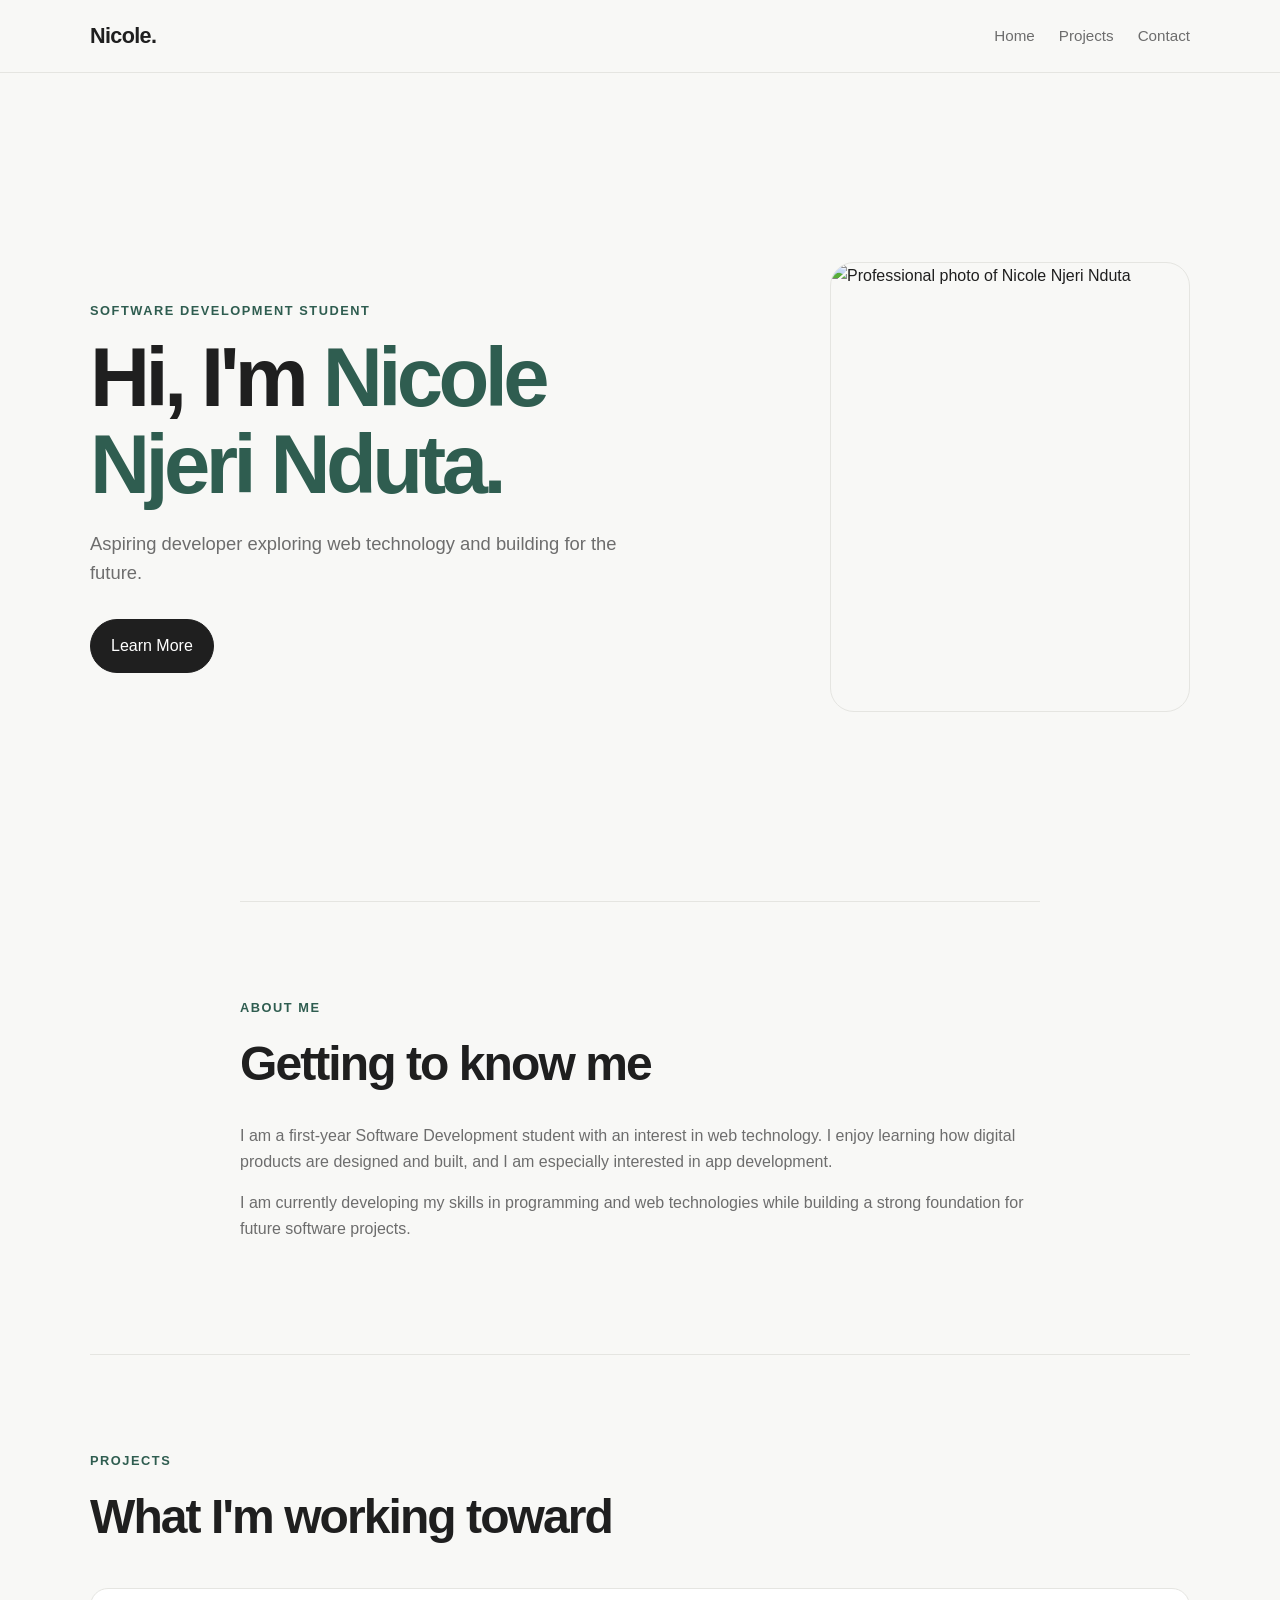
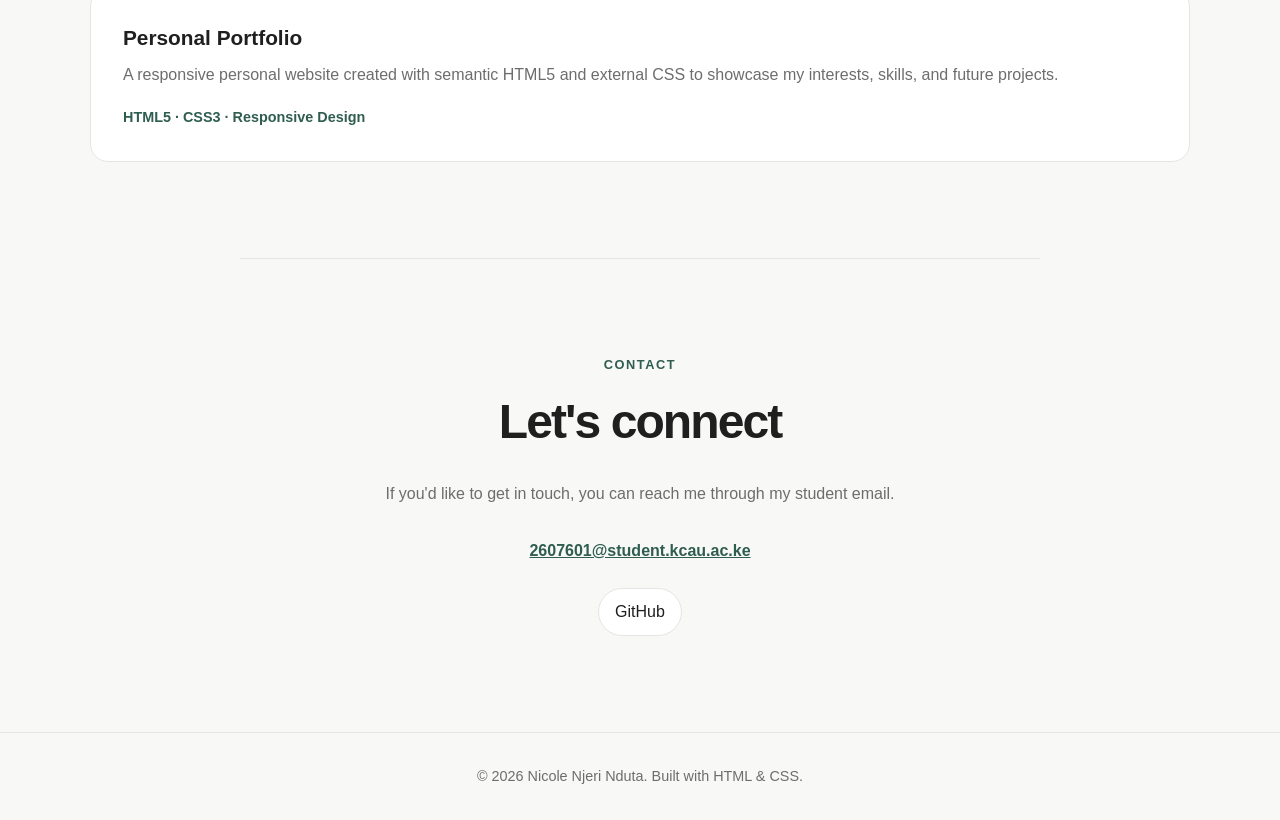
==== index.html @ 29bb6112 "Add files via upload" ====
<!DOCTYPE html>
<html lang="en">
<head>
    <meta charset="UTF-8">
    <meta name="viewport" content="width=device-width, initial-scale=1.0">
    <meta name="description" content="Personal portfolio of Nicole Njeri Nduta, a Software Development student.">
    <title>Nicole Njeri Nduta | Software Development</title>
    <link rel="stylesheet" href="style.css">
</head>
<body>
    <header class="site-header">
        <nav class="navbar" aria-label="Main navigation">
            <a class="logo" href="#home">Nicole.</a>
            <ul class="nav-links">
                <li><a href="#home">Home</a></li>
                <li><a href="#projects">Projects</a></li>
                <li><a href="#contact">Contact</a></li>
            </ul>
        </nav>
    </header>

    <main>
        <section class="hero" id="home">
            <div class="hero-text">
                <p class="eyebrow">Software Development Student</p>
                <h1>Hi, I'm <span>Nicole Njeri Nduta.</span></h1>
                <p class="tagline">Aspiring developer exploring web technology and building for the future.</p>
                <a class="button" href="#about">Learn More</a>
            </div>

            <div class="hero-image">
                <img src="profile.jpg" alt="Professional photo of Nicole Njeri Nduta">
            </div>
        </section>

        <section class="section" id="about">
            <p class="section-label">About Me</p>
            <h2>Getting to know me</h2>
            <p>
                I am a first-year Software Development student with an interest in web technology.
                I enjoy learning how digital products are designed and built, and I am especially
                interested in app development.
            </p>
            <p>
                I am currently developing my skills in programming and web technologies while
                building a strong foundation for future software projects.
            </p>
        </section>

        <section class="section projects" id="projects">
            <p class="section-label">Projects</p>
            <h2>What I'm working toward</h2>
            <div class="project-card">
                <h3>Personal Portfolio</h3>
                <p>
                    A responsive personal website created with semantic HTML5 and external CSS
                    to showcase my interests, skills, and future projects.
                </p>
                <span>HTML5 · CSS3 · Responsive Design</span>
            </div>
        </section>

        <section class="section contact" id="contact">
            <p class="section-label">Contact</p>
            <h2>Let's connect</h2>
            <p>If you'd like to get in touch, you can reach me through my student email.</p>
            <a class="email" href="mailto:2607601@student.kcau.ac.ke">2607601@student.kcau.ac.ke</a>

            <div class="social-links">
                <!-- Replace # with your GitHub profile link before submission. -->
                <a href="https://github.com/ndutanicole8-bit" aria-label="GitHub profile">GitHub</a>
            </div>
        </section>
    </main>

    <footer>
        <p>&copy; 2026 Nicole Njeri Nduta. Built with HTML &amp; CSS.</p>
    </footer>
</body>
</html>
---- style.css ----
/* Nicole Njeri Nduta - Personal Portfolio */

:root {
    --background: #f8f8f6;
    --surface: #ffffff;
    --text: #1f1f1f;
    --muted: #6d6d6d;
    --accent: #2f5d50;
    --border: #e5e5e1;
    --max-width: 1100px;
}

* {
    box-sizing: border-box;
    margin: 0;
    padding: 0;
}

html {
    scroll-behavior: smooth;
}

body {
    background: var(--background);
    color: var(--text);
    font-family: Arial, Helvetica, sans-serif;
    line-height: 1.6;
}

a {
    color: inherit;
}

.site-header {
    position: sticky;
    top: 0;
    z-index: 10;
    background: rgba(248, 248, 246, 0.95);
    border-bottom: 1px solid var(--border);
}

.navbar {
    width: min(92%, var(--max-width));
    min-height: 72px;
    margin: 0 auto;
    display: flex;
    align-items: center;
    justify-content: space-between;
}

.logo {
    text-decoration: none;
    font-size: 1.35rem;
    font-weight: 700;
    letter-spacing: -0.03em;
}

.nav-links {
    display: flex;
    gap: 1.5rem;
    list-style: none;
}

.nav-links a {
    text-decoration: none;
    color: var(--muted);
    font-size: 0.95rem;
}

.nav-links a:hover,
.nav-links a:focus {
    color: var(--accent);
}

.hero {
    width: min(92%, var(--max-width));
    min-height: calc(100vh - 72px);
    margin: 0 auto;
    padding: 5rem 0;
    display: grid;
    grid-template-columns: 1.2fr 0.8fr;
    align-items: center;
    gap: 4rem;
}

.eyebrow,
.section-label {
    color: var(--accent);
    font-size: 0.8rem;
    font-weight: 700;
    letter-spacing: 0.12em;
    text-transform: uppercase;
}

.hero h1 {
    max-width: 700px;
    margin: 0.75rem 0 1.25rem;
    font-size: clamp(2.7rem, 7vw, 5.2rem);
    line-height: 1.05;
    letter-spacing: -0.055em;
}

.hero h1 span {
    color: var(--accent);
}

.tagline {
    max-width: 560px;
    margin-bottom: 2rem;
    color: var(--muted);
    font-size: 1.15rem;
}

.button {
    display: inline-block;
    padding: 0.8rem 1.25rem;
    border: 1px solid var(--text);
    border-radius: 999px;
    background: var(--text);
    color: white;
    text-decoration: none;
    transition: transform 0.2s ease, background 0.2s ease;
}

.button:hover,
.button:focus {
    transform: translateY(-2px);
    background: var(--accent);
}

.hero-image {
    justify-self: end;
    width: min(100%, 360px);
}

.hero-image img {
    display: block;
    width: 100%;
    aspect-ratio: 4 / 5;
    object-fit: cover;
    object-position: center 25%;
    border-radius: 24px;
    border: 1px solid var(--border);
}

.section {
    width: min(92%, 800px);
    margin: 0 auto;
    padding: 6rem 0;
    border-top: 1px solid var(--border);
}

.section h2 {
    margin: 0.5rem 0 1.25rem;
    font-size: clamp(2rem, 5vw, 3rem);
    letter-spacing: -0.04em;
}

.section > p:not(.section-label) {
    color: var(--muted);
    margin-bottom: 1rem;
}

.projects {
    width: min(92%, var(--max-width));
}

.project-card {
    margin-top: 2rem;
    padding: 2rem;
    background: var(--surface);
    border: 1px solid var(--border);
    border-radius: 18px;
}

.project-card h3 {
    margin-bottom: 0.5rem;
    font-size: 1.3rem;
}

.project-card p {
    color: var(--muted);
    margin-bottom: 1rem;
}

.project-card span {
    color: var(--accent);
    font-size: 0.9rem;
    font-weight: 700;
}

.contact {
    text-align: center;
}

.contact > p:not(.section-label) {
    max-width: 560px;
    margin-left: auto;
    margin-right: auto;
}

.email {
    display: inline-block;
    margin: 1rem 0;
    color: var(--accent);
    font-weight: 700;
}

.social-links {
    margin-top: 0.5rem;
}

.social-links a {
    display: inline-block;
    padding: 0.65rem 1rem;
    border: 1px solid var(--border);
    border-radius: 999px;
    background: var(--surface);
    text-decoration: none;
}

footer {
    padding: 2rem;
    border-top: 1px solid var(--border);
    color: var(--muted);
    text-align: center;
    font-size: 0.9rem;
}

@media (max-width: 700px) {
    .navbar {
        min-height: 64px;
    }

    .nav-links {
        gap: 0.8rem;
    }

    .nav-links a {
        font-size: 0.85rem;
    }

    .hero {
        min-height: auto;
        padding: 4rem 0 5rem;
        grid-template-columns: 1fr;
        gap: 2.5rem;
    }

    .hero-image {
        justify-self: start;
        width: min(100%, 300px);
    }

    .section {
        padding: 4.5rem 0;
    }
}

@media (max-width: 400px) {
    .navbar {
        flex-direction: column;
        justify-content: center;
        gap: 0.4rem;
        padding: 0.8rem 0;
    }

    .hero h1 {
        font-size: 2.5rem;
    }

    .tagline {
        font-size: 1rem;
    }
}
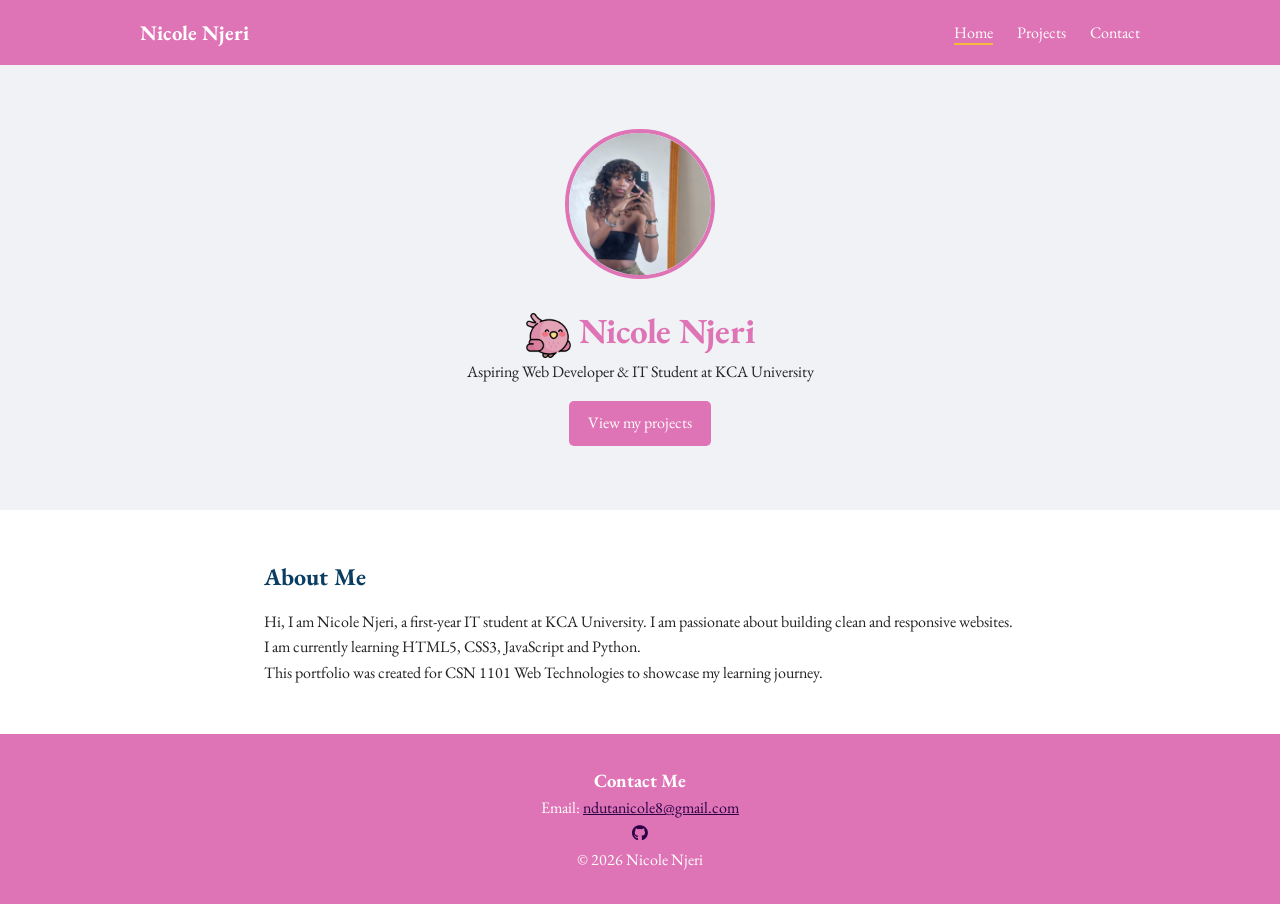
==== commit fafd8ef9: "created three files" ====
--- a/index.html
+++ b/index.html
@@ -1,80 +1,54 @@
 <!DOCTYPE html>
 <html lang="en">
 <head>
-    <meta charset="UTF-8">
-    <meta name="viewport" content="width=device-width, initial-scale=1.0">
-    <meta name="description" content="Personal portfolio of Nicole Njeri Nduta, a Software Development student.">
-    <title>Nicole Njeri Nduta | Software Development</title>
-    <link rel="stylesheet" href="style.css">
+  <meta charset="UTF-8">
+  <meta name="viewport" content="width=device-width, initial-scale=1.0">
+  <meta name="description" content="Portfolio of Nicole Njeri, an IT student at KCA University learning web development.">
+  <title>Nicole Njeri | Portfolio</title>
+
+  <link rel="preconnect" href="https://fonts.googleapis.com">
+  <link rel="preconnect" href="https://fonts.gstatic.com" crossorigin>
+  <link href="https://fonts.googleapis.com/css2?family=EB+Garamond:wght@400;600&display=swap" rel="stylesheet">
+  <link rel="stylesheet" href="https://cdnjs.cloudflare.com/ajax/libs/font-awesome/6.0.0/css/all.min.css">
+  <link rel="stylesheet" href="style.css">
+  <link rel="icon" type="image/png" href="826910.png">
 </head>
 <body>
-    <header class="site-header">
-        <nav class="navbar" aria-label="Main navigation">
-            <a class="logo" href="#home">Nicole.</a>
-            <ul class="nav-links">
-                <li><a href="#home">Home</a></li>
-                <li><a href="#projects">Projects</a></li>
-                <li><a href="#contact">Contact</a></li>
-            </ul>
-        </nav>
-    </header>
 
-    <main>
-        <section class="hero" id="home">
-            <div class="hero-text">
-                <p class="eyebrow">Software Development Student</p>
-                <h1>Hi, I'm <span>Nicole Njeri Nduta.</span></h1>
-                <p class="tagline">Aspiring developer exploring web technology and building for the future.</p>
-                <a class="button" href="#about">Learn More</a>
-            </div>
+  <header>
+    <nav aria-label="Main">
+      <h2 class="logo">Nicole Njeri</h2>
+      <ul>
+        <li><a href="index.html" class="active" aria-current="page">Home</a></li>
+        <li><a href="projects.html">Projects</a></li>
+        <li><a href="#contact">Contact</a></li>
+      </ul>
+    </nav>
+  </header>
 
-            <div class="hero-image">
-                <img src="profile.jpg" alt="Professional photo of Nicole Njeri Nduta">
-            </div>
-        </section>
+  <main>
+    <section class="hero">
+      <img src="photo.jpg" alt="Portrait of Nicole Njeri" class="nicole" width="150" height="150">
+      <h1><img src="826910.png" alt="">Nicole Njeri</h1>
+      <p>Aspiring Web Developer &amp; IT Student at KCA University</p>
+      <a href="projects.html" class="btn">View my projects</a>
+    </section>
 
-        <section class="section" id="about">
-            <p class="section-label">About Me</p>
-            <h2>Getting to know me</h2>
-            <p>
-                I am a first-year Software Development student with an interest in web technology.
-                I enjoy learning how digital products are designed and built, and I am especially
-                interested in app development.
-            </p>
-            <p>
-                I am currently developing my skills in programming and web technologies while
-                building a strong foundation for future software projects.
-            </p>
-        </section>
+    <section class="about">
+      <h2>About Me</h2>
+      <p>Hi, I am Nicole Njeri, a first-year IT student at KCA University. I am passionate about building clean and responsive websites. I am currently learning HTML5, CSS3, JavaScript and Python.</p>
+      <p>This portfolio was created for CSN 1101 Web Technologies to showcase my learning journey.</p>
+    </section>
+  </main>
 
-        <section class="section projects" id="projects">
-            <p class="section-label">Projects</p>
-            <h2>What I'm working toward</h2>
-            <div class="project-card">
-                <h3>Personal Portfolio</h3>
-                <p>
-                    A responsive personal website created with semantic HTML5 and external CSS
-                    to showcase my interests, skills, and future projects.
-                </p>
-                <span>HTML5 · CSS3 · Responsive Design</span>
-            </div>
-        </section>
+  <footer id="contact">
+    <h3>Contact Me</h3>
+    <p>Email: <a href="mailto:ndutanicole8@gmail.com"> ndutanicole8@gmail.com</a></p>
+    <a class="social-link" href="https://github.com/ndutanicole8-bit" target="_blank" rel="noopener" aria-label="Nicole on GitHub (opens in a new tab)">
+      <i class="fa-brands fa-github" aria-hidden="true"></i>
+    </a>
+    <p>&copy; 2026 Nicole Njeri</p>
+  </footer>
 
-        <section class="section contact" id="contact">
-            <p class="section-label">Contact</p>
-            <h2>Let's connect</h2>
-            <p>If you'd like to get in touch, you can reach me through my student email.</p>
-            <a class="email" href="mailto:2607601@student.kcau.ac.ke">2607601@student.kcau.ac.ke</a>
-
-            <div class="social-links">
-                <!-- Replace # with your GitHub profile link before submission. -->
-                <a href="https://github.com/ndutanicole8-bit" aria-label="GitHub profile">GitHub</a>
-            </div>
-        </section>
-    </main>
-
-    <footer>
-        <p>&copy; 2026 Nicole Njeri Nduta. Built with HTML &amp; CSS.</p>
-    </footer>
 </body>
 </html>
--- a/style.css
+++ b/style.css
@@ -1,275 +1,100 @@
-/* Nicole Njeri Nduta - Personal Portfolio */
+* { 
+  margin: 0; 
+  padding: 0;
+   box-sizing:
+    border-box; }
 
-:root {
-    --background: #f8f8f6;
-    --surface: #ffffff;
-    --text: #1f1f1f;
-    --muted: #6d6d6d;
-    --accent: #2f5d50;
-    --border: #e5e5e1;
-    --max-width: 1100px;
+body {
+   font-family: EB Garamond, serif; 
+   line-height: 1.6;
+    color: #222; }
+
+header { background: #de74b5; color: white; padding: 1rem 2rem; }
+nav { display: flex; justify-content: space-between; align-items: center; max-width: 1000px; margin: 0 auto; }
+.logo { font-size: 1.3rem; }
+nav ul { display: flex; list-style: none; gap: 1.5rem; }
+nav a { color: white; text-decoration: none; }
+nav a.active { border-bottom: 2px solid #f6b93b; }
+
+.hero { text-align: center; padding: 4rem 1rem; background: #f1f2f6; }
+.nicole { 
+  width: 150px;
+   height: 150px;
+    border-radius: 50%; 
+    object-fit: cover; 
+  border: 4px solid #de74b5;}
+
+
+.hero h1 { 
+  margin-top: 1rem; 
+  font-size: 2.2rem;
+   color: #de74b5; }
+
+
+.hero h1 img{
+  width: 45px;
+   height: 45px;
+    margin-right: 0.5rem; 
+    vertical-align: middle;
 }
 
-* {
-    box-sizing: border-box;
-    margin: 0;
-    padding: 0;
-}
+.btn { display: inline-block; margin-top: 1rem; background: #de74b5; color: white; padding: 0.6rem 1.2rem; border-radius: 5px; text-decoration: none; }
 
-html {
-    scroll-behavior: smooth;
-}
+.about { max-width: 800px; margin: 3rem auto; padding: 0 1.5rem; }
+.about h2 { color: #0a3d62; margin-bottom: 0.8rem; }
 
-body {
-    background: var(--background);
-    color: var(--text);
-    font-family: Arial, Helvetica, sans-serif;
-    line-height: 1.6;
-}
+.github { display:flexbox;
+  gap: 0.5rem;
+   }
 
-a {
-    color: inherit;
-}
-
-.site-header {
-    position: sticky;
-    top: 0;
-    z-index: 10;
-    background: rgba(248, 248, 246, 0.95);
-    border-bottom: 1px solid var(--border);
-}
-
-.navbar {
-    width: min(92%, var(--max-width));
-    min-height: 72px;
-    margin: 0 auto;
-    display: flex;
-    align-items: center;
-    justify-content: space-between;
-}
-
-.logo {
-    text-decoration: none;
-    font-size: 1.35rem;
-    font-weight: 700;
-    letter-spacing: -0.03em;
-}
-
-.nav-links {
-    display: flex;
-    gap: 1.5rem;
-    list-style: none;
-}
-
-.nav-links a {
-    text-decoration: none;
-    color: var(--muted);
-    font-size: 0.95rem;
-}
-
-.nav-links a:hover,
-.nav-links a:focus {
-    color: var(--accent);
-}
-
-.hero {
-    width: min(92%, var(--max-width));
-    min-height: calc(100vh - 72px);
-    margin: 0 auto;
-    padding: 5rem 0;
-    display: grid;
-    grid-template-columns: 1.2fr 0.8fr;
-    align-items: center;
-    gap: 4rem;
-}
-
-.eyebrow,
-.section-label {
-    color: var(--accent);
-    font-size: 0.8rem;
-    font-weight: 700;
-    letter-spacing: 0.12em;
-    text-transform: uppercase;
-}
-
-.hero h1 {
-    max-width: 700px;
-    margin: 0.75rem 0 1.25rem;
-    font-size: clamp(2.7rem, 7vw, 5.2rem);
-    line-height: 1.05;
-    letter-spacing: -0.055em;
-}
-
-.hero h1 span {
-    color: var(--accent);
-}
-
-.tagline {
-    max-width: 560px;
-    margin-bottom: 2rem;
-    color: var(--muted);
-    font-size: 1.15rem;
-}
-
-.button {
-    display: inline-block;
-    padding: 0.8rem 1.25rem;
-    border: 1px solid var(--text);
-    border-radius: 999px;
-    background: var(--text);
-    color: white;
-    text-decoration: none;
-    transition: transform 0.2s ease, background 0.2s ease;
-}
-
-.button:hover,
-.button:focus {
-    transform: translateY(-2px);
-    background: var(--accent);
-}
-
-.hero-image {
-    justify-self: end;
-    width: min(100%, 360px);
-}
-
-.hero-image img {
-    display: block;
-    width: 100%;
-    aspect-ratio: 4 / 5;
-    object-fit: cover;
-    object-position: center 25%;
-    border-radius: 24px;
-    border: 1px solid var(--border);
-}
-
-.section {
-    width: min(92%, 800px);
-    margin: 0 auto;
-    padding: 6rem 0;
-    border-top: 1px solid var(--border);
-}
-
-.section h2 {
-    margin: 0.5rem 0 1.25rem;
-    font-size: clamp(2rem, 5vw, 3rem);
-    letter-spacing: -0.04em;
-}
-
-.section > p:not(.section-label) {
-    color: var(--muted);
-    margin-bottom: 1rem;
-}
-
-.projects {
-    width: min(92%, var(--max-width));
-}
-
-.project-card {
-    margin-top: 2rem;
-    padding: 2rem;
-    background: var(--surface);
-    border: 1px solid var(--border);
-    border-radius: 18px;
-}
-
-.project-card h3 {
-    margin-bottom: 0.5rem;
-    font-size: 1.3rem;
-}
-
-.project-card p {
-    color: var(--muted);
-    margin-bottom: 1rem;
-}
-
-.project-card span {
-    color: var(--accent);
-    font-size: 0.9rem;
-    font-weight: 700;
-}
-
-.contact {
-    text-align: center;
-}
-
-.contact > p:not(.section-label) {
-    max-width: 560px;
-    margin-left: auto;
-    margin-right: auto;
-}
-
-.email {
-    display: inline-block;
-    margin: 1rem 0;
-    color: var(--accent);
-    font-weight: 700;
-}
-
-.social-links {
-    margin-top: 0.5rem;
-}
-
-.social-links a {
-    display: inline-block;
-    padding: 0.65rem 1rem;
-    border: 1px solid var(--border);
-    border-radius: 999px;
-    background: var(--surface);
-    text-decoration: none;
-}
 
 footer {
-    padding: 2rem;
-    border-top: 1px solid var(--border);
-    color: var(--muted);
-    text-align: center;
-    font-size: 0.9rem;
+   background: #de74b5; 
+   color: white; 
+   text-align: center; 
+   padding: 2rem 1rem; 
+   margin-top: 2rem; }
+
+footer a { color: #2c0148;
+width: 70px;}
+
+/* PHONE RESPONSIVE - Teacher checks this */
+@media (max-width: 600px) {
+  nav { flex-direction: column; gap: 0.8rem; }
+  .hero h1 { font-size: 1.7rem; }
 }
+/* --- Assignment 2 additions --- */
+.projects-main { max-width: 1100px; margin: 0 auto; padding: 2rem 1.5rem; }
+.page-title { color: #0a3d62; text-align: center; margin-bottom: 2rem; }
+.skills-grid { display: grid; grid-template-columns: repeat(2,1fr); gap: 1rem; margin: 1rem 0 2rem; }
+.skill-card { background: #f9f9f9; border: 1px solid #eee; padding: 1rem; border-radius: 8px; }
+.skill-card p { display: flex; justify-content: space-between; font-weight: 600; }
+.bar { background: #ddd; height: 10px; border-radius: 5px; margin: 0.4rem 0; }
+.level { background: #2c0148; height: 10px; border-radius: 5px; }
+.stars { color: #f6b93b; }
+.filter-btns { margin: 1rem 0; display: flex; gap: 0.5rem; }
+.filter-btn { padding: 0.4rem 1rem; border: 1px solid #0a3d62; background: white; color: #0a3d62; border-radius: 20px; cursor: pointer; }
+.filter-btn.active { background: #0a3d62; color: white; }
+.project-grid { display: grid; grid-template-columns: repeat(3,1fr); gap: 1.2rem; }
+.project-card { border: 1px solid #ddd; border-radius: 8px; padding: 1rem; background: white; }
+.tags span { background: #e8f0fe; color: #0a3d62; padding: 0.2rem 0.5rem; border-radius: 10px; font-size: 0.8rem; margin-right: 0.3rem; }
+.form-section { max-width: 600px; margin: 3rem auto; }
+.form-section form { display: flex; flex-direction: column; }
+.form-section input, .form-section textarea { padding: 0.6rem; border: 1px solid #ccc; border-radius: 5px; margin-top: 0.3rem; }
+.form-section label { margin-top: 1rem; font-weight: 600; }
+.error { color: red; font-size: 0.8rem; height: 1rem; }
+.git-link{
+    display: inline-flex;
+    align-items: center;
+        color: #2c0148; 
+        text-decoration: none;
+        gap: 0.5rem;
+         font-size: 1.2rem; 
+         transition: color 0.3s ease; 
+}
+.success { color: green; font-weight: bold; margin-top: 1rem; }
 
-@media (max-width: 700px) {
-    .navbar {
-        min-height: 64px;
-    }
-
-    .nav-links {
-        gap: 0.8rem;
-    }
-
-    .nav-links a {
-        font-size: 0.85rem;
-    }
-
-    .hero {
-        min-height: auto;
-        padding: 4rem 0 5rem;
-        grid-template-columns: 1fr;
-        gap: 2.5rem;
-    }
-
-    .hero-image {
-        justify-self: start;
-        width: min(100%, 300px);
-    }
-
-    .section {
-        padding: 4.5rem 0;
-    }
-}
-
-@media (max-width: 400px) {
-    .navbar {
-        flex-direction: column;
-        justify-content: center;
-        gap: 0.4rem;
-        padding: 0.8rem 0;
-    }
-
-    .hero h1 {
-        font-size: 2.5rem;
-    }
-
-    .tagline {
-        font-size: 1rem;
-    }
-}
+@media (max-width: 768px) {
+  .skills-grid { grid-template-columns: 1fr; }
+  .project-grid { grid-template-columns: 1fr; }
+}
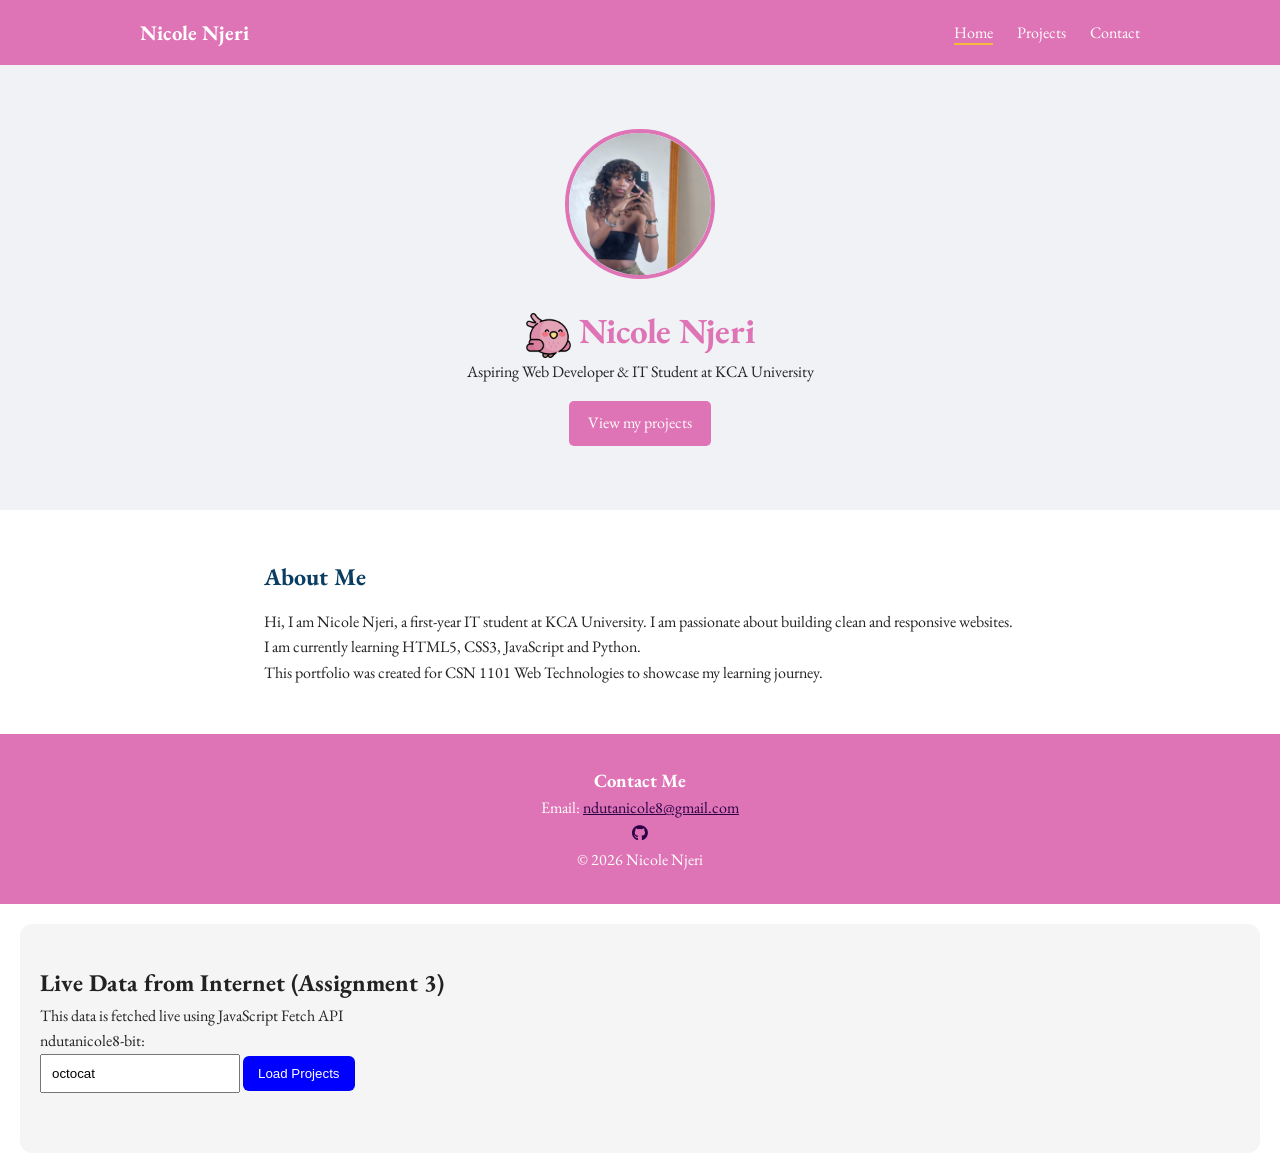
==== commit 645ef8e3: "Add files via upload" ====
--- a/index.html
+++ b/index.html
@@ -1,54 +1,69 @@
-<!DOCTYPE html>
-<html lang="en">
-<head>
-  <meta charset="UTF-8">
-  <meta name="viewport" content="width=device-width, initial-scale=1.0">
-  <meta name="description" content="Portfolio of Nicole Njeri, an IT student at KCA University learning web development.">
-  <title>Nicole Njeri | Portfolio</title>
-
-  <link rel="preconnect" href="https://fonts.googleapis.com">
-  <link rel="preconnect" href="https://fonts.gstatic.com" crossorigin>
-  <link href="https://fonts.googleapis.com/css2?family=EB+Garamond:wght@400;600&display=swap" rel="stylesheet">
-  <link rel="stylesheet" href="https://cdnjs.cloudflare.com/ajax/libs/font-awesome/6.0.0/css/all.min.css">
-  <link rel="stylesheet" href="style.css">
-  <link rel="icon" type="image/png" href="826910.png">
-</head>
-<body>
-
-  <header>
-    <nav aria-label="Main">
-      <h2 class="logo">Nicole Njeri</h2>
-      <ul>
-        <li><a href="index.html" class="active" aria-current="page">Home</a></li>
-        <li><a href="projects.html">Projects</a></li>
-        <li><a href="#contact">Contact</a></li>
-      </ul>
-    </nav>
-  </header>
-
-  <main>
-    <section class="hero">
-      <img src="photo.jpg" alt="Portrait of Nicole Njeri" class="nicole" width="150" height="150">
-      <h1><img src="826910.png" alt="">Nicole Njeri</h1>
-      <p>Aspiring Web Developer &amp; IT Student at KCA University</p>
-      <a href="projects.html" class="btn">View my projects</a>
-    </section>
-
-    <section class="about">
-      <h2>About Me</h2>
-      <p>Hi, I am Nicole Njeri, a first-year IT student at KCA University. I am passionate about building clean and responsive websites. I am currently learning HTML5, CSS3, JavaScript and Python.</p>
-      <p>This portfolio was created for CSN 1101 Web Technologies to showcase my learning journey.</p>
-    </section>
-  </main>
-
-  <footer id="contact">
-    <h3>Contact Me</h3>
-    <p>Email: <a href="mailto:ndutanicole8@gmail.com"> ndutanicole8@gmail.com</a></p>
-    <a class="social-link" href="https://github.com/ndutanicole8-bit" target="_blank" rel="noopener" aria-label="Nicole on GitHub (opens in a new tab)">
-      <i class="fa-brands fa-github" aria-hidden="true"></i>
-    </a>
-    <p>&copy; 2026 Nicole Njeri</p>
-  </footer>
-
-</body>
-</html>
+<!DOCTYPE html>
+<html lang="en">
+<head>
+  <meta charset="UTF-8">
+  <meta name="viewport" content="width=device-width, initial-scale=1.0">
+  <meta name="description" content="Portfolio of Nicole Njeri, an IT student at KCA University learning web development.">
+  <title>Nicole Njeri | Portfolio</title>
+
+  <link rel="preconnect" href="https://fonts.googleapis.com">
+  <link rel="preconnect" href="https://fonts.gstatic.com" crossorigin>
+  <link href="https://fonts.googleapis.com/css2?family=EB+Garamond:wght@400;600&display=swap" rel="stylesheet">
+  <link rel="stylesheet" href="https://cdnjs.cloudflare.com/ajax/libs/font-awesome/6.0.0/css/all.min.css">
+  <link rel="stylesheet" href="style.css">
+  <link rel="icon" type="image/png" href="826910.png">
+</head>
+<body>
+
+  <header>
+    <nav aria-label="Main">
+      <h2 class="logo">Nicole Njeri</h2>
+      <ul>
+        <li><a href="index.html" class="active" aria-current="page">Home</a></li>
+        <li><a href="projects.html">Projects</a></li>
+        <li><a href="#contact">Contact</a></li>
+      </ul>
+    </nav>
+  </header>
+
+  <main>
+    <section class="hero">
+      <img src="photo.jpg" loading="lazy" width="400" height="300>" alt="Portrait of Nicole Njeri" class="nicole" width="150" height="150">
+      <h1><img src="826910.png" alt="">Nicole Njeri</h1>
+      <p>Aspiring Web Developer &amp; IT Student at KCA University</p>
+      <a href="projects.html" class="btn">View my projects</a>
+    </section>
+
+    <section class="about">
+      <h2>About Me</h2>
+      <p>Hi, I am Nicole Njeri, a first-year IT student at KCA University. I am passionate about building clean and responsive websites. I am currently learning HTML5, CSS3, JavaScript and Python.</p>
+      <p>This portfolio was created for CSN 1101 Web Technologies to showcase my learning journey.</p>
+    </section>
+  </main>
+
+  <footer id="contact">
+    <h3>Contact Me</h3>
+    <p>Email: <a href="mailto:ndutanicole8@gmail.com"> ndutanicole8@gmail.com</a></p>
+    <a class="social-link" href="https://github.com/ndutanicole8-bit" target="_blank" rel="noopener" aria-label="Nicole on GitHub (opens in a new tab)">
+      <i class="fa-brands fa-github" aria-hidden="true"></i>
+    </a>
+    <p>&copy; 2026 Nicole Njeri</p>
+  </footer>
+
+</body>
+</html>
+<section id="live-api" style="padding:40px 20px; background:#f5f5f5; margin:20px; border-radius:12px;">
+  <h2>Live Data from Internet (Assignment 3)</h2>
+  <p>This data is fetched live using JavaScript Fetch API</p>
+
+  <label>ndutanicole8-bit:</label><br>
+  <input type="text" id="ndutanicole8-bit"
+   placeholder="ndutanicole8-bit"
+    value="octocat" style="padding:10px; width:200px;">
+  <button id="fetchButton" style="padding:10px 15px; background:blue; color:white; border:none; border-radius:6px;">Load Projects</button>
+
+  <p id="loadingMessage" style="display:none;">⏳ Loading live data from GitHub...</p>
+  <p id="errorMessage" style="display:none; color:red; background:#ffe0e0; padding:10px;"></p>
+  
+  <div id="projectsContainer" style="margin-top:20px;"></div>
+</section>
--- a/style.css
+++ b/style.css
@@ -1,100 +1,147 @@
-* { 
-  margin: 0; 
-  padding: 0;
-   box-sizing:
-    border-box; }
-
-body {
-   font-family: EB Garamond, serif; 
-   line-height: 1.6;
-    color: #222; }
-
-header { background: #de74b5; color: white; padding: 1rem 2rem; }
-nav { display: flex; justify-content: space-between; align-items: center; max-width: 1000px; margin: 0 auto; }
-.logo { font-size: 1.3rem; }
-nav ul { display: flex; list-style: none; gap: 1.5rem; }
-nav a { color: white; text-decoration: none; }
-nav a.active { border-bottom: 2px solid #f6b93b; }
-
-.hero { text-align: center; padding: 4rem 1rem; background: #f1f2f6; }
-.nicole { 
-  width: 150px;
-   height: 150px;
-    border-radius: 50%; 
-    object-fit: cover; 
-  border: 4px solid #de74b5;}
-
-
-.hero h1 { 
-  margin-top: 1rem; 
-  font-size: 2.2rem;
-   color: #de74b5; }
-
-
-.hero h1 img{
-  width: 45px;
-   height: 45px;
-    margin-right: 0.5rem; 
-    vertical-align: middle;
-}
-
-.btn { display: inline-block; margin-top: 1rem; background: #de74b5; color: white; padding: 0.6rem 1.2rem; border-radius: 5px; text-decoration: none; }
-
-.about { max-width: 800px; margin: 3rem auto; padding: 0 1.5rem; }
-.about h2 { color: #0a3d62; margin-bottom: 0.8rem; }
-
-.github { display:flexbox;
-  gap: 0.5rem;
-   }
-
-
-footer {
-   background: #de74b5; 
-   color: white; 
-   text-align: center; 
-   padding: 2rem 1rem; 
-   margin-top: 2rem; }
-
-footer a { color: #2c0148;
-width: 70px;}
-
-/* PHONE RESPONSIVE - Teacher checks this */
-@media (max-width: 600px) {
-  nav { flex-direction: column; gap: 0.8rem; }
-  .hero h1 { font-size: 1.7rem; }
-}
-/* --- Assignment 2 additions --- */
-.projects-main { max-width: 1100px; margin: 0 auto; padding: 2rem 1.5rem; }
-.page-title { color: #0a3d62; text-align: center; margin-bottom: 2rem; }
-.skills-grid { display: grid; grid-template-columns: repeat(2,1fr); gap: 1rem; margin: 1rem 0 2rem; }
-.skill-card { background: #f9f9f9; border: 1px solid #eee; padding: 1rem; border-radius: 8px; }
-.skill-card p { display: flex; justify-content: space-between; font-weight: 600; }
-.bar { background: #ddd; height: 10px; border-radius: 5px; margin: 0.4rem 0; }
-.level { background: #2c0148; height: 10px; border-radius: 5px; }
-.stars { color: #f6b93b; }
-.filter-btns { margin: 1rem 0; display: flex; gap: 0.5rem; }
-.filter-btn { padding: 0.4rem 1rem; border: 1px solid #0a3d62; background: white; color: #0a3d62; border-radius: 20px; cursor: pointer; }
-.filter-btn.active { background: #0a3d62; color: white; }
-.project-grid { display: grid; grid-template-columns: repeat(3,1fr); gap: 1.2rem; }
-.project-card { border: 1px solid #ddd; border-radius: 8px; padding: 1rem; background: white; }
-.tags span { background: #e8f0fe; color: #0a3d62; padding: 0.2rem 0.5rem; border-radius: 10px; font-size: 0.8rem; margin-right: 0.3rem; }
-.form-section { max-width: 600px; margin: 3rem auto; }
-.form-section form { display: flex; flex-direction: column; }
-.form-section input, .form-section textarea { padding: 0.6rem; border: 1px solid #ccc; border-radius: 5px; margin-top: 0.3rem; }
-.form-section label { margin-top: 1rem; font-weight: 600; }
-.error { color: red; font-size: 0.8rem; height: 1rem; }
-.git-link{
-    display: inline-flex;
-    align-items: center;
-        color: #2c0148; 
-        text-decoration: none;
-        gap: 0.5rem;
-         font-size: 1.2rem; 
-         transition: color 0.3s ease; 
-}
-.success { color: green; font-weight: bold; margin-top: 1rem; }
-
-@media (max-width: 768px) {
-  .skills-grid { grid-template-columns: 1fr; }
-  .project-grid { grid-template-columns: 1fr; }
-}+* { 
+  margin: 0; 
+  padding: 0;
+   box-sizing:
+    border-box; }
+
+body {
+   font-family: EB Garamond, serif; 
+   line-height: 1.6;
+    color: #222; }
+
+header { background: #de74b5; color: white; padding: 1rem 2rem; }
+nav { display: flex; justify-content: space-between; align-items: center; max-width: 1000px; margin: 0 auto; }
+.logo { font-size: 1.3rem; }
+nav ul { display: flex; list-style: none; gap: 1.5rem; }
+nav a { color: white; text-decoration: none; }
+nav a.active { border-bottom: 2px solid #f6b93b; }
+
+.hero { text-align: center; padding: 4rem 1rem; background: #f1f2f6; }
+.nicole { 
+  width: 150px;
+   height: 150px;
+    border-radius: 50%; 
+    object-fit: cover; 
+  border: 4px solid #de74b5;}
+
+
+.hero h1 { 
+  margin-top: 1rem; 
+  font-size: 2.2rem;
+   color: #de74b5; }
+
+
+.hero h1 img{
+  width: 45px;
+   height: 45px;
+    margin-right: 0.5rem; 
+    vertical-align: middle;
+}
+
+.btn { display: inline-block; margin-top: 1rem; background: #de74b5; color: white; padding: 0.6rem 1.2rem; border-radius: 5px; text-decoration: none; }
+
+.about { max-width: 800px; margin: 3rem auto; padding: 0 1.5rem; }
+.about h2 { color: #0a3d62; margin-bottom: 0.8rem; }
+
+.github { display:flexbox;
+  gap: 0.5rem;
+   }
+
+
+footer {
+   background: #de74b5; 
+   color: white; 
+   text-align: center; 
+   padding: 2rem 1rem; 
+   margin-top: 2rem; }
+
+footer a { color: #2c0148;
+width: 70px;}
+
+/* PHONE RESPONSIVE - Teacher checks this */
+@media (max-width: 600px) {
+  nav { flex-direction: column; gap: 0.8rem; }
+  .hero h1 { font-size: 1.7rem; }
+}
+/* --- Assignment 2 additions --- */
+.projects-main { max-width: 1100px; margin: 0 auto; padding: 2rem 1.5rem; }
+.page-title { color: #0a3d62; text-align: center; margin-bottom: 2rem; }
+.skills-grid { display: grid; grid-template-columns: repeat(2,1fr); gap: 1rem; margin: 1rem 0 2rem; }
+.skill-card { background: #f9f9f9; border: 1px solid #eee; padding: 1rem; border-radius: 8px; }
+.skill-card p { display: flex; justify-content: space-between; font-weight: 600; }
+.bar { background: #ddd; height: 10px; border-radius: 5px; margin: 0.4rem 0; }
+.level { background: #2c0148; height: 10px; border-radius: 5px; }
+.stars { color: #f6b93b; }
+.filter-btns { margin: 1rem 0; display: flex; gap: 0.5rem; }
+.filter-btn { padding: 0.4rem 1rem; border: 1px solid #0a3d62; background: white; color: #0a3d62; border-radius: 20px; cursor: pointer; }
+.filter-btn.active { background: #0a3d62; color: white; }
+.project-grid { display: grid; grid-template-columns: repeat(3,1fr); gap: 1.2rem; }
+.project-card { border: 1px solid #ddd; border-radius: 8px; padding: 1rem; background: white; }
+.tags span { background: #e8f0fe; color: #0a3d62; padding: 0.2rem 0.5rem; border-radius: 10px; font-size: 0.8rem; margin-right: 0.3rem; }
+.form-section { max-width: 600px; margin: 3rem auto; }
+.form-section form { display: flex; flex-direction: column; }
+.form-section input, .form-section textarea { padding: 0.6rem; border: 1px solid #ccc; border-radius: 5px; margin-top: 0.3rem; }
+.form-section label { margin-top: 1rem; font-weight: 600; }
+.error { color: red; font-size: 0.8rem; height: 1rem; }
+.git-link{
+    display: inline-flex;
+    align-items: center;
+        color: #2c0148; 
+        text-decoration: none;
+        gap: 0.5rem;
+         font-size: 1.2rem; 
+         transition: color 0.3s ease; 
+}
+.success { color: green; font-weight: bold; margin-top: 1rem; }
+
+@media (max-width: 768px) {
+  .skills-grid { grid-template-columns: 1fr; }
+  .project-grid { grid-template-columns: 1fr; }
+}
+async function loadGitHubRepos() {
+  const usernameInput = document.getElementById('githubUsername');
+  const loading = document.getElementById('loadingMessage');
+  const errorBox = document.getElementById('errorMessage');
+  const container = document.getElementById('projectsContainer');
+
+  loading.style.display = 'block';
+  errorBox.style.display = 'none';
+  container. = '//SECURITY//';
+
+  try {
+    const username = usernameInput.value.trim();
+    const response = await fetch(`https://api.github.com/users/${username}/repos?per_page=6`);
+    
+    if (!response.ok) throw new Error('User not found');
+
+    const repos = await response.json();
+
+    repos.forEach(repo => {
+      const card = document.createElement('div');
+      card.style.border = '1px solid #ccc'; card.style.padding = '12px'; card.style.marginBottom = '10px'; card.style.borderRadius = '8px'; card.style.background='white';
+      
+      const title = document.createElement('h3');
+      title.textContent = repo.name; // SAFE: using textContent
+      
+      const desc = document.createElement('p');
+      desc.textContent = repo.description || 'No description';
+      
+      const link = document.createElement('a');
+      link.textContent = 'View on GitHub →';
+      link.href = repo.html_url;
+      link.target = '_blank';
+      
+      card.appendChild(title); card.appendChild(desc); card.appendChild(link);
+      container.appendChild(card);
+    });
+
+  } catch (err) {
+    errorBox.textContent = 'Failed to load: ' + err.message + '. Try another username.';
+    errorBox.style.display = 'block';
+  } finally {
+    loading.style.display = 'none';
+  }
+}
+
+document.getElementById('fetchButton').addEventListener('click', loadGitHubRepos);
+loadGitHubRepos(); // auto-load on page open
